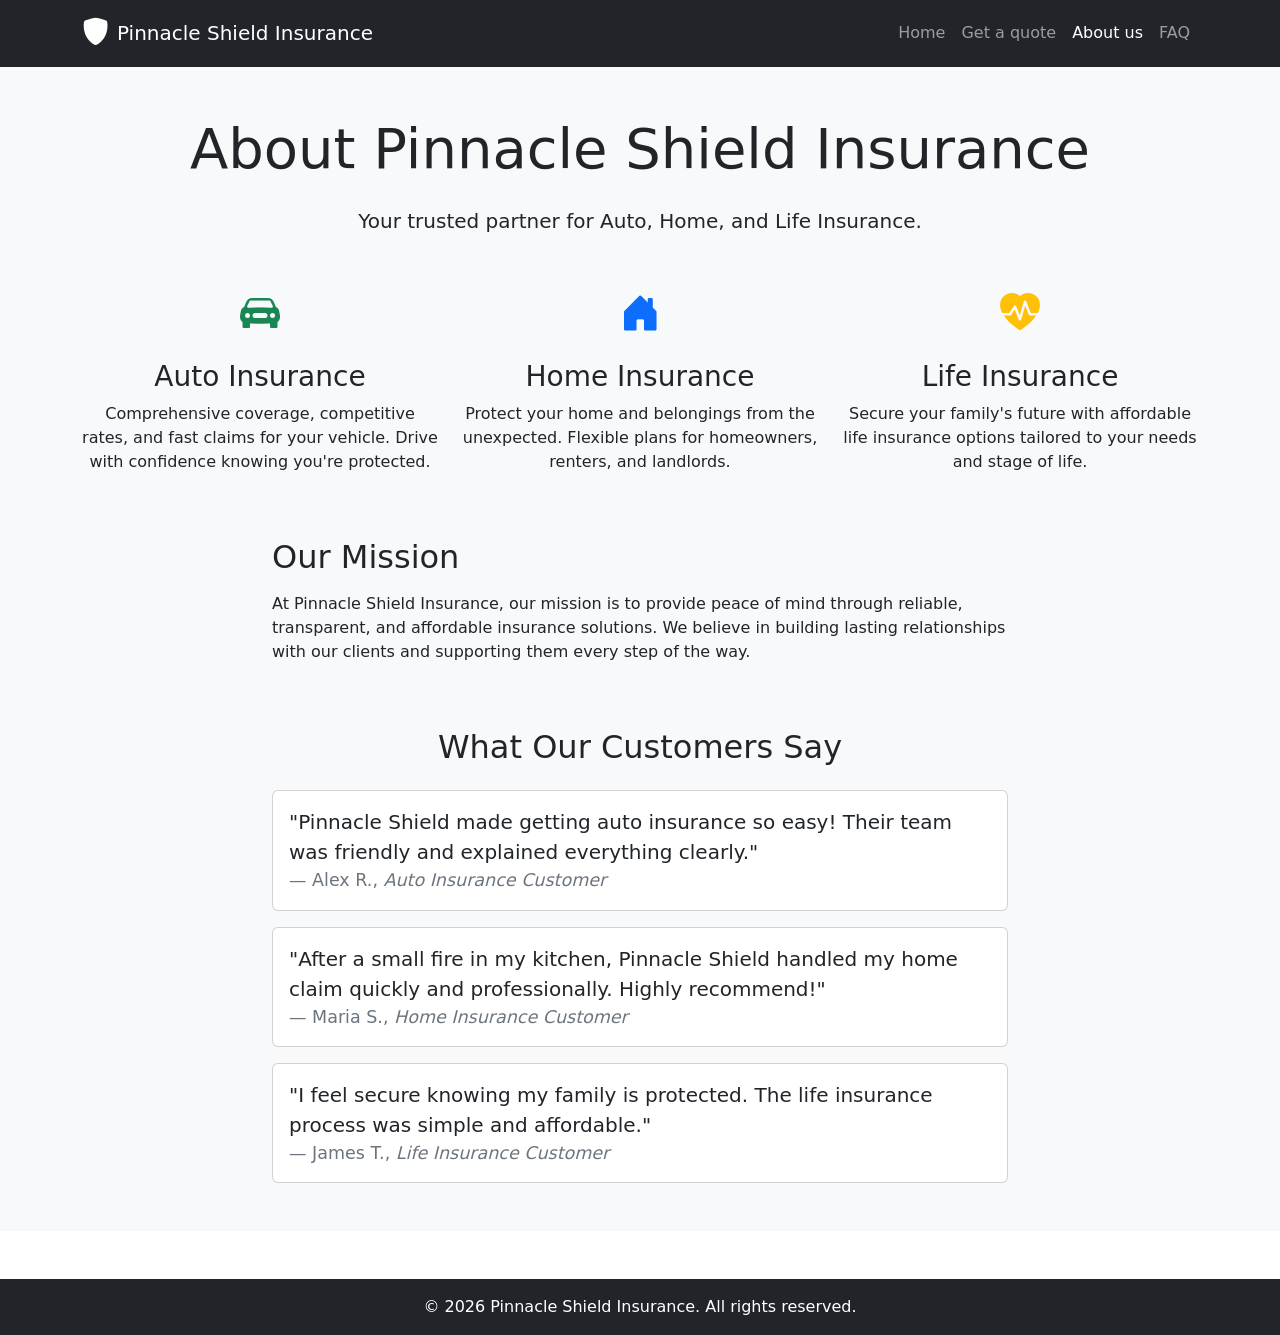
==== about.html @ 334c9468 "Add About Us page with company information and services" ====
<!DOCTYPE html>
<html lang="en">
<head>
    <meta charset="UTF-8">
    <meta name="viewport" content="width=device-width, initial-scale=1.0">
    <title>About Us | Pinnacle Shield Insurance</title>
    <link href="https://cdn.jsdelivr.net/npm/bootstrap@5.3.2/dist/css/bootstrap.min.css" rel="stylesheet" crossorigin="anonymous">
    <link rel="stylesheet" href="css/style.css">
    <link rel="stylesheet" href="https://cdn.jsdelivr.net/npm/bootstrap-icons@1.11.3/font/bootstrap-icons.min.css">
</head>
<body>
    <header>
        <nav class="navbar navbar-expand-lg navbar-dark bg-dark">
            <div class="container">
                <a class="navbar-brand d-flex align-items-center gap-2" href="index.html">
                    <i class="bi bi-shield-fill" style="font-size: 1.7rem;"></i>
                    Pinnacle Shield Insurance
                </a>
                <button class="navbar-toggler" type="button" data-bs-toggle="collapse" data-bs-target="#navbarNav" aria-controls="navbarNav" aria-expanded="false" aria-label="Toggle navigation">
                    <span class="navbar-toggler-icon"></span>
                </button>
                <div class="collapse navbar-collapse" id="navbarNav">
                    <ul class="navbar-nav ms-auto">
                        <li class="nav-item"><a class="nav-link" href="index.html">Home</a></li>
                        <li class="nav-item"><a class="nav-link" href="quote.html">Get a quote</a></li>
                        <li class="nav-item"><a class="nav-link active" aria-current="page" href="about.html">About us</a></li>
                        <li class="nav-item"><a class="nav-link" href="faq.html">FAQ</a></li>
                    </ul>
                </div>
            </div>
        </nav>
    </header>
    <main>
        <section class="py-5 bg-light">
            <div class="container">
                <h1 class="display-4 text-center mb-4">About Pinnacle Shield Insurance</h1>
                <p class="lead text-center mb-5">Your trusted partner for Auto, Home, and Life Insurance.</p>
                <div class="row mb-5">
                    <div class="col-md-4 text-center">
                        <i class="bi bi-car-front-fill" style="font-size:2.5rem;color:#198754;"></i>
                        <h3 class="mt-3">Auto Insurance</h3>
                        <p>Comprehensive coverage, competitive rates, and fast claims for your vehicle. Drive with confidence knowing you're protected.</p>
                    </div>
                    <div class="col-md-4 text-center">
                        <i class="bi bi-house-door-fill" style="font-size:2.5rem;color:#0d6efd;"></i>
                        <h3 class="mt-3">Home Insurance</h3>
                        <p>Protect your home and belongings from the unexpected. Flexible plans for homeowners, renters, and landlords.</p>
                    </div>
                    <div class="col-md-4 text-center">
                        <i class="bi bi-heart-pulse-fill" style="font-size:2.5rem;color:#ffc107;"></i>
                        <h3 class="mt-3">Life Insurance</h3>
                        <p>Secure your family's future with affordable life insurance options tailored to your needs and stage of life.</p>
                    </div>
                </div>
                <div class="row justify-content-center mb-5">
                    <div class="col-lg-8">
                        <h2 class="mb-3">Our Mission</h2>
                        <p>At Pinnacle Shield Insurance, our mission is to provide peace of mind through reliable, transparent, and affordable insurance solutions. We believe in building lasting relationships with our clients and supporting them every step of the way.</p>
                    </div>
                </div>
                <div class="row justify-content-center">
                    <div class="col-lg-8">
                        <h2 class="mb-4 text-center">What Our Customers Say</h2>
                        <div class="card mb-3">
                            <div class="card-body">
                                <blockquote class="blockquote mb-0">
                                    <p>"Pinnacle Shield made getting auto insurance so easy! Their team was friendly and explained everything clearly."</p>
                                    <footer class="blockquote-footer">Alex R., <cite title="Source Title">Auto Insurance Customer</cite></footer>
                                </blockquote>
                            </div>
                        </div>
                        <div class="card mb-3">
                            <div class="card-body">
                                <blockquote class="blockquote mb-0">
                                    <p>"After a small fire in my kitchen, Pinnacle Shield handled my home claim quickly and professionally. Highly recommend!"</p>
                                    <footer class="blockquote-footer">Maria S., <cite title="Source Title">Home Insurance Customer</cite></footer>
                                </blockquote>
                            </div>
                        </div>
                        <div class="card">
                            <div class="card-body">
                                <blockquote class="blockquote mb-0">
                                    <p>"I feel secure knowing my family is protected. The life insurance process was simple and affordable."</p>
                                    <footer class="blockquote-footer">James T., <cite title="Source Title">Life Insurance Customer</cite></footer>
                                </blockquote>
                            </div>
                        </div>
                    </div>
                </div>
            </div>
        </section>
    </main>
    <footer class="bg-dark text-white text-center py-3 mt-5">
        <div class="container">
            &copy; 2026 Pinnacle Shield Insurance. All rights reserved.
        </div>
    </footer>
</body>
</html>
---- css/style.css ----
@media (max-width: 992px) {
	.navbar-brand {
		font-size: 1.5rem;
	}
	.display-3 {
		font-size: 2.5rem;
	}
	.card {
		font-size: 1rem;
	}
}

@media (max-width: 768px) {
	.navbar-brand {
		font-size: 1.25rem;
	}
	.display-3 {
		font-size: 2rem;
	}
	.card {
		font-size: 0.98rem;
		margin-bottom: 1.5rem;
	}
	footer h2 {
		font-size: 1.3rem;
	}
}

@media (max-width: 576px) {
	.container, .container-fluid {
		padding-left: 10px;
		padding-right: 10px;
	}
	.navbar-brand {
		font-size: 1rem;
	}
	.display-3 {
		font-size: 1.3rem;
	}
	.card {
		font-size: 0.93rem;
	}
	footer h2 {
		font-size: 1rem;
	}
}
footer h2, footer p {
	color: #fff;
}

*, *::before, *::after {
	box-sizing: border-box;
	margin: 0;
	padding: 0;
}

.header-padding {
	padding-left: 30px;
	padding-right: 30px;
}

.header-margin {
	margin-top: 20px;
	margin-bottom: 20px;
}


footer h2 {
	font-size: 2rem;
	font-weight: 700;
	margin-bottom: 1rem;
}

footer p {
	margin-bottom: 0.5rem;
}

.card {
	transition: box-shadow 0.3s ease, transform 0.3s ease;
}

.card:hover {
	box-shadow: 0 8px 24px rgba(0,0,0,0.18), 0 1.5px 6px rgba(0,0,0,0.12);
	transform: translateY(-6px) scale(1.03);
}

@media (max-width: 768px) {
}
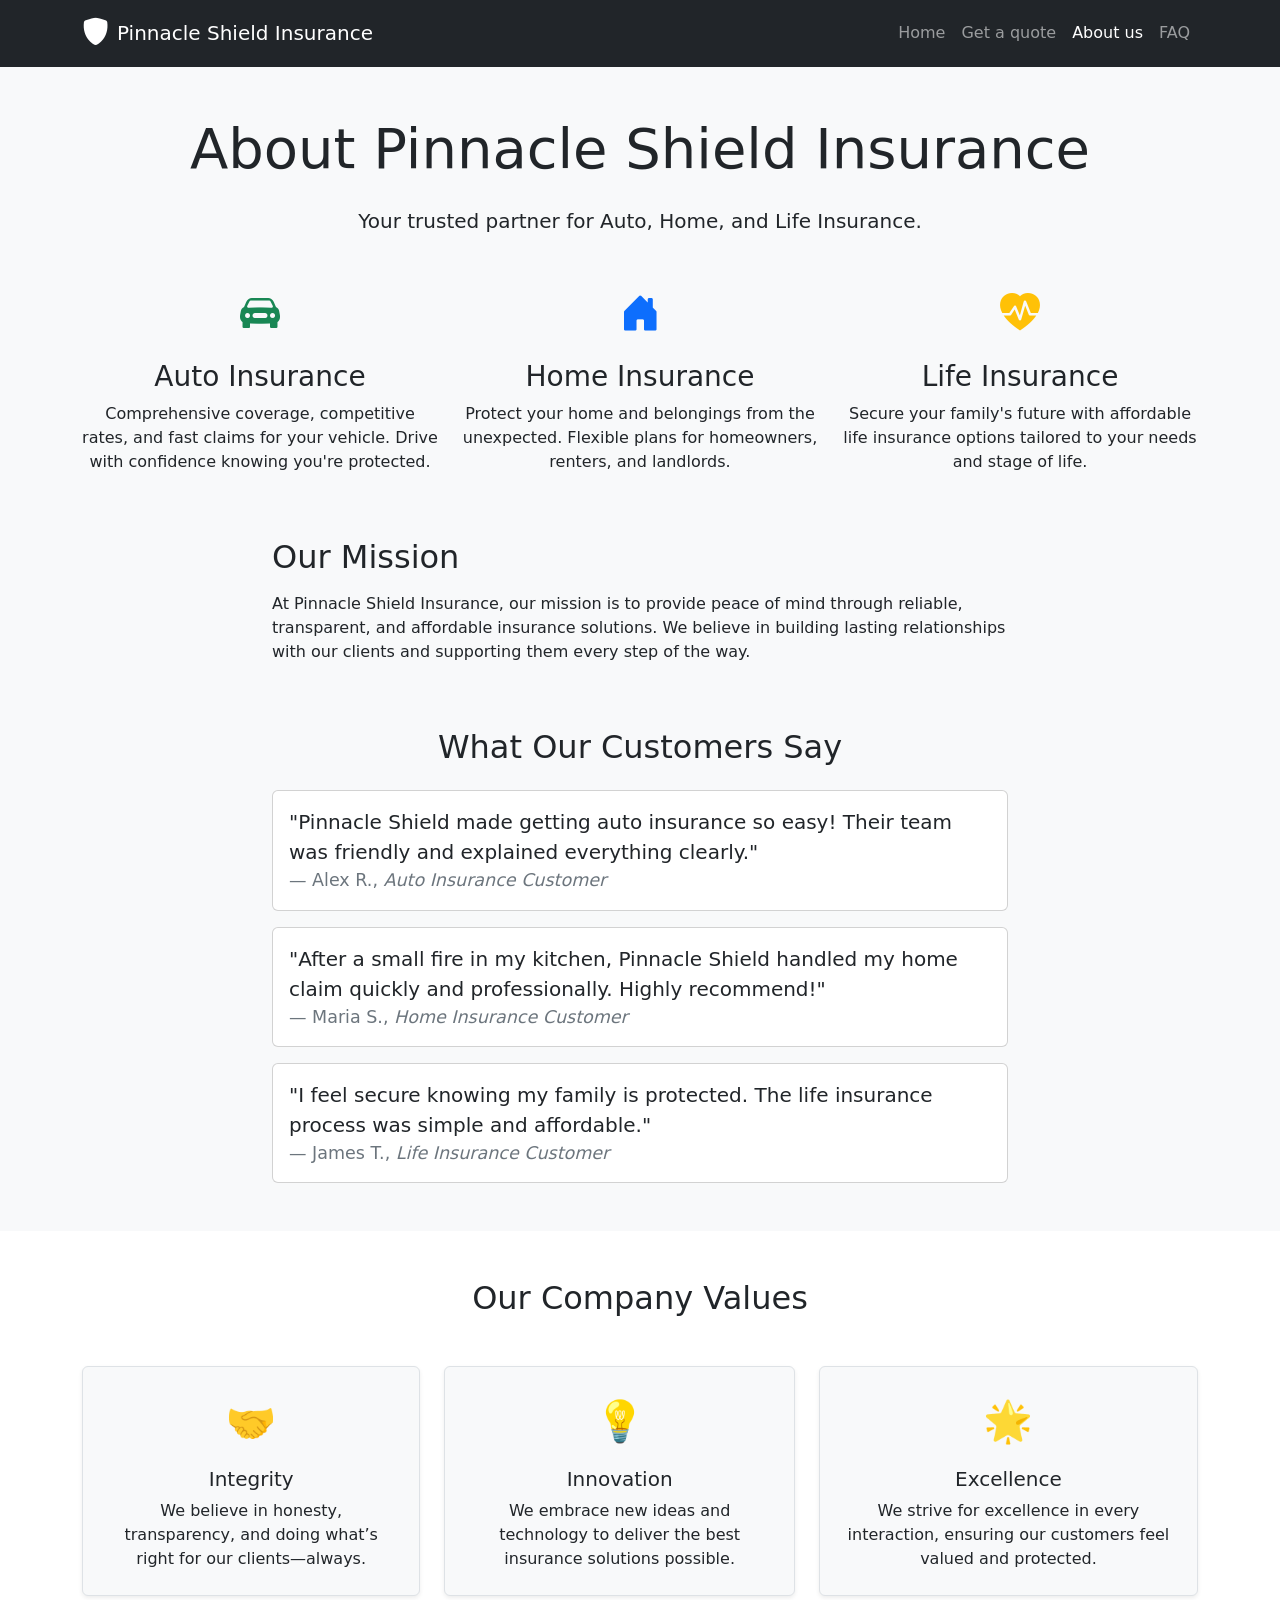
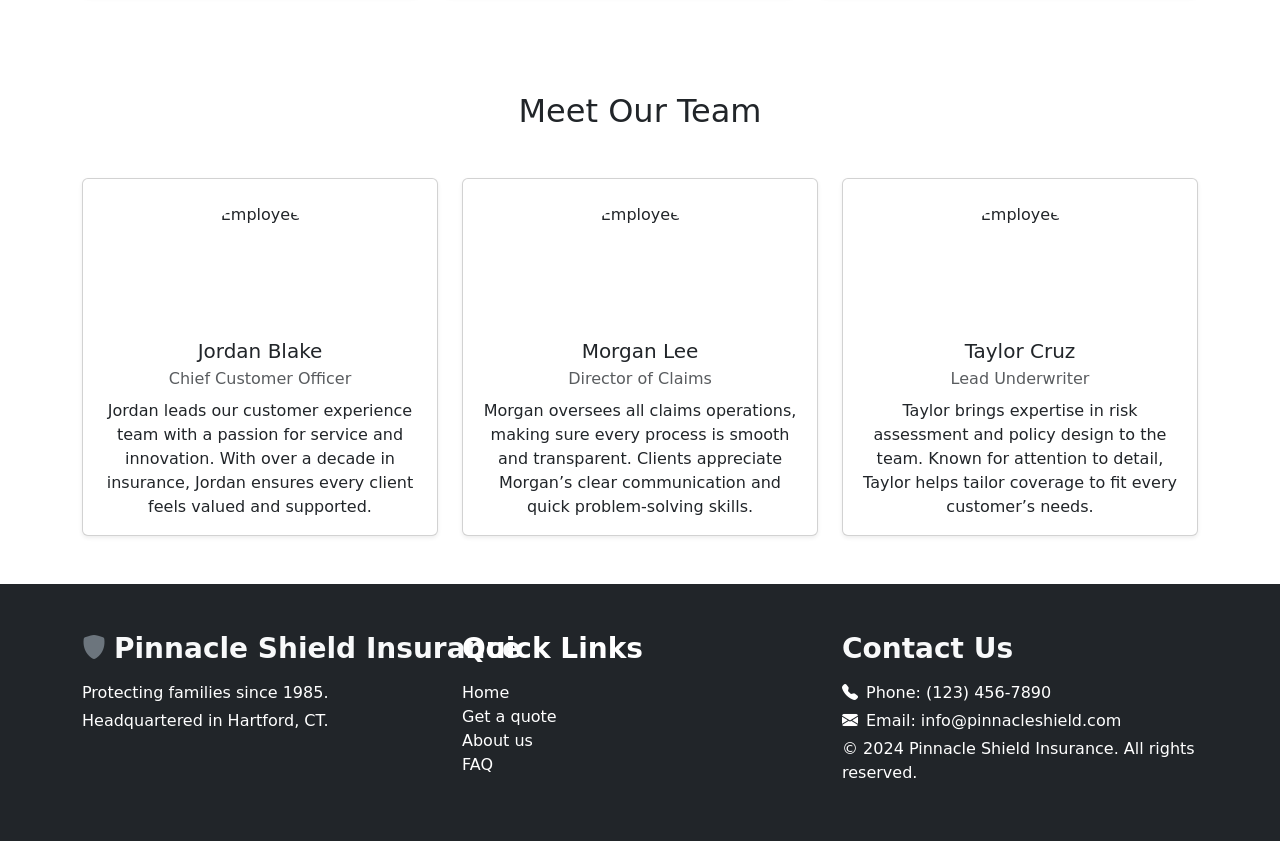
==== commit 0b4d57fb: "about page changes and faq changes" ====
--- a/about.html
+++ b/about.html
@@ -10,23 +10,32 @@
 </head>
 <body>
     <header>
+        <!-- Navigation Bar -->
         <nav class="navbar navbar-expand-lg navbar-dark bg-dark">
             <div class="container">
                 <a class="navbar-brand d-flex align-items-center gap-2" href="index.html">
                     <i class="bi bi-shield-fill" style="font-size: 1.7rem;"></i>
                     Pinnacle Shield Insurance
                 </a>
-                <button class="navbar-toggler" type="button" data-bs-toggle="collapse" data-bs-target="#navbarNav" aria-controls="navbarNav" aria-expanded="false" aria-label="Toggle navigation">
+                <div class="collapse navbar-collapse" id="navbarNav">
+                    <ul class="navbar-nav ms-auto mb-2 mb-lg-0">
+                        <li class="nav-item">
+                            <a class="nav-link" href="index.html">Home</a>
+                        </li>
+                        <li class="nav-item">
+                            <a class="nav-link" href="quote.html">Get a quote</a>
+                        </li>
+                        <li class="nav-item">
+                            <a class="nav-link active" aria-current="page" href="about.html">About us</a>
+                        </li>
+                        <li class="nav-item">
+                            <a class="nav-link" href="faq.html">FAQ</a>
+                        </li>
+                    </ul>
+                </div>
+                <button class="navbar-toggler ms-auto" type="button" data-bs-toggle="collapse" data-bs-target="#navbarNav" aria-controls="navbarNav" aria-expanded="false" aria-label="Toggle navigation">
                     <span class="navbar-toggler-icon"></span>
                 </button>
-                <div class="collapse navbar-collapse" id="navbarNav">
-                    <ul class="navbar-nav ms-auto">
-                        <li class="nav-item"><a class="nav-link" href="index.html">Home</a></li>
-                        <li class="nav-item"><a class="nav-link" href="quote.html">Get a quote</a></li>
-                        <li class="nav-item"><a class="nav-link active" aria-current="page" href="about.html">About us</a></li>
-                        <li class="nav-item"><a class="nav-link" href="faq.html">FAQ</a></li>
-                    </ul>
-                </div>
             </div>
         </nav>
     </header>
@@ -89,10 +98,95 @@
                 </div>
             </div>
         </section>
+                    <!-- Company Values Section -->
+                    <section class="py-5 bg-white">
+                        <div class="container">
+                            <h2 class="text-center mb-5">Our Company Values</h2>
+                            <div class="d-flex flex-column flex-md-row justify-content-center align-items-stretch gap-4">
+                                <div class="flex-fill text-center p-4 border rounded shadow-sm bg-light">
+                                    <div style="font-size:2.5rem;">🤝</div>
+                                    <h5 class="mt-3 mb-2">Integrity</h5>
+                                    <p class="mb-0">We believe in honesty, transparency, and doing what’s right for our clients—always.</p>
+                                </div>
+                                <div class="flex-fill text-center p-4 border rounded shadow-sm bg-light">
+                                    <div style="font-size:2.5rem;">💡</div>
+                                    <h5 class="mt-3 mb-2">Innovation</h5>
+                                    <p class="mb-0">We embrace new ideas and technology to deliver the best insurance solutions possible.</p>
+                                </div>
+                                <div class="flex-fill text-center p-4 border rounded shadow-sm bg-light">
+                                    <div style="font-size:2.5rem;">🌟</div>
+                                    <h5 class="mt-3 mb-2">Excellence</h5>
+                                    <p class="mb-0">We strive for excellence in every interaction, ensuring our customers feel valued and protected.</p>
+                                </div>
+                            </div>
+                        </div>
+                    </section>
+            <!-- Team Section -->
+            <section class="py-5">
+                <div class="container">
+                    <h2 class="text-center mb-5">Meet Our Team</h2>
+                    <div class="row g-4 justify-content-center">
+                        <div class="col-md-4">
+                            <div class="card h-100 text-center shadow-sm">
+                                <img src="https://placehold.co/150x150" class="card-img-top rounded-circle mx-auto mt-4" alt="Employee 1" style="width: 120px; height: 120px; object-fit: cover;">
+                                <div class="card-body">
+                                    <h5 class="card-title mb-1">Jordan Blake</h5>
+                                    <p class="text-muted mb-2">Chief Customer Officer</p>
+                                    <p class="card-text">Jordan leads our customer experience team with a passion for service and innovation. With over a decade in insurance, Jordan ensures every client feels valued and supported.</p>
+                                </div>
+                            </div>
+                        </div>
+                        <div class="col-md-4">
+                            <div class="card h-100 text-center shadow-sm">
+                                <img src="https://placehold.co/150x150" class="card-img-top rounded-circle mx-auto mt-4" alt="Employee 2" style="width: 120px; height: 120px; object-fit: cover;">
+                                <div class="card-body">
+                                    <h5 class="card-title mb-1">Morgan Lee</h5>
+                                    <p class="text-muted mb-2">Director of Claims</p>
+                                    <p class="card-text">Morgan oversees all claims operations, making sure every process is smooth and transparent. Clients appreciate Morgan’s clear communication and quick problem-solving skills.</p>
+                                </div>
+                            </div>
+                        </div>
+                        <div class="col-md-4">
+                            <div class="card h-100 text-center shadow-sm">
+                                <img src="https://placehold.co/150x150" class="card-img-top rounded-circle mx-auto mt-4" alt="Employee 3" style="width: 120px; height: 120px; object-fit: cover;">
+                                <div class="card-body">
+                                    <h5 class="card-title mb-1">Taylor Cruz</h5>
+                                    <p class="text-muted mb-2">Lead Underwriter</p>
+                                    <p class="card-text">Taylor brings expertise in risk assessment and policy design to the team. Known for attention to detail, Taylor helps tailor coverage to fit every customer’s needs.</p>
+                                </div>
+                            </div>
+                        </div>
+                    </div>
+                </div>
+            </section>
     </main>
-    <footer class="bg-dark text-white text-center py-3 mt-5">
+    <footer class="py-5 bg-dark text-light">
         <div class="container">
-            &copy; 2026 Pinnacle Shield Insurance. All rights reserved.
+            <div class="row text-center text-lg-start">
+                <div class="col-lg-4 mb-4 mb-lg-0">
+                    <h3 class="fw-bold mb-3 d-flex align-items-center justify-content-center justify-content-lg-start" style="white-space: nowrap;">
+                        <i class="bi bi-shield-fill me-2" style="font-size: 1.5rem; color: #6c757d;"></i>
+                        Pinnacle Shield Insurance
+                    </h3>
+                    <p class="mb-1">Protecting families since 1985.</p>
+                    <p class="mb-0">Headquartered in Hartford, CT.</p>
+                </div>
+                <div class="col-lg-4 mb-4 mb-lg-0">
+                    <h3 class="fw-bold mb-3 text-white">Quick Links</h3>
+                    <ul class="list-unstyled">
+                        <li><a href="index.html" class="text-white text-decoration-none">Home</a></li>
+                        <li><a href="quote.html" class="text-white text-decoration-none">Get a quote</a></li>
+                        <li><a href="about.html" class="text-white text-decoration-none">About us</a></li>
+                        <li><a href="faq.html" class="text-white text-decoration-none">FAQ</a></li>
+                    </ul>
+                </div>
+                <div class="col-lg-4">
+                    <h3 class="fw-bold mb-3">Contact Us</h3>
+                    <p class="mb-1"><i class="bi bi-telephone-fill me-2"></i>Phone: (123) 456-7890</p>
+                    <p class="mb-1"><i class="bi bi-envelope-fill me-2"></i>Email: info@pinnacleshield.com</p>
+                    <p class="mb-0">&copy; 2024 Pinnacle Shield Insurance. All rights reserved.</p>
+                </div>
+            </div>
         </div>
     </footer>
 </body>
